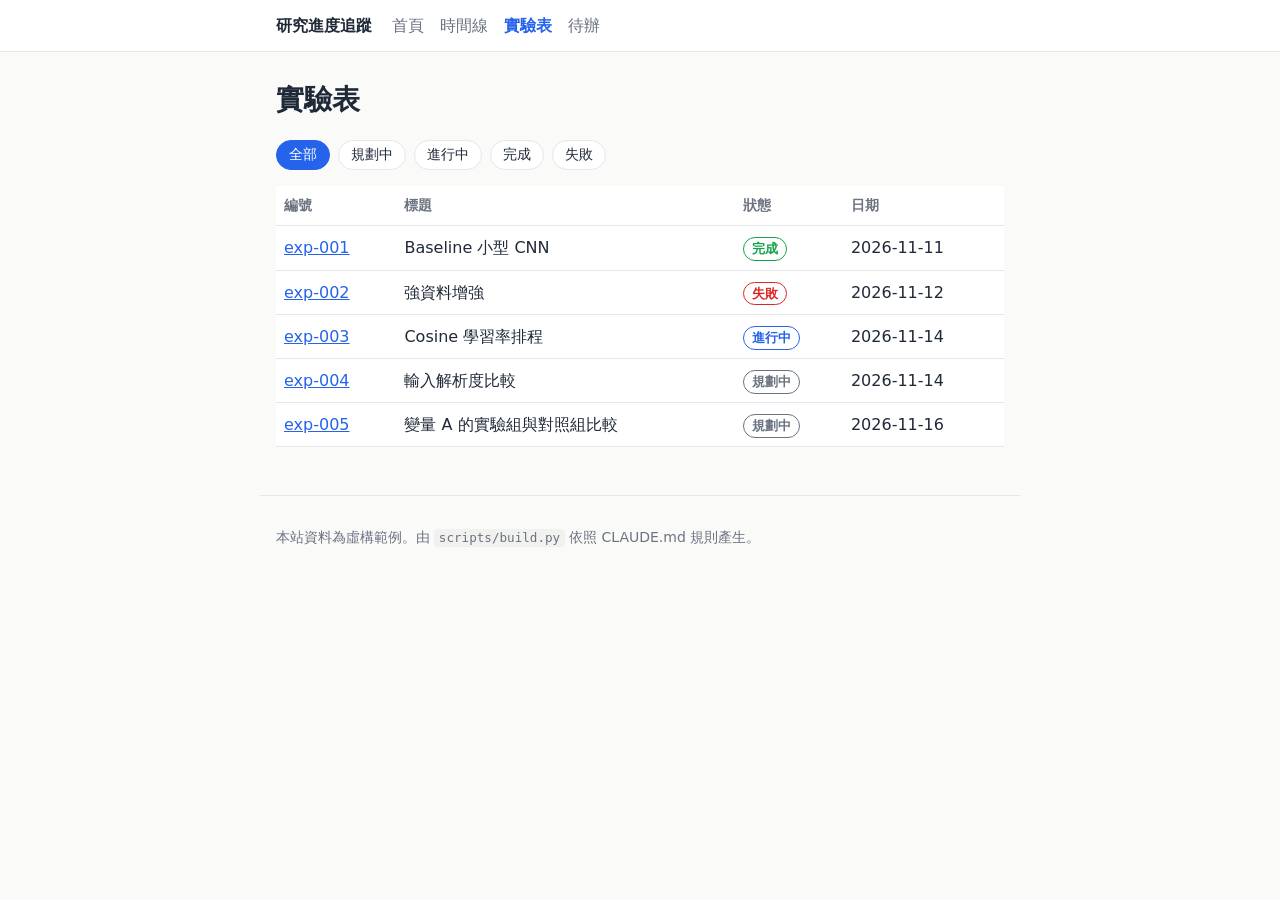
==== docs/experiments.html @ 30620ce9 "建立研究進度追蹤網站：CLAUDE.md、範例資料、build.py 與網頁 Co-Authored-By: Claude Opus 5.5 <noreply@anthropic.com>" ====
<!doctype html>
<html lang="zh-Hant">
<head>
<meta charset="utf-8">
<meta name="viewport" content="width=device-width, initial-scale=1">
<title>實驗表｜研究進度追蹤</title>
<link rel="stylesheet" href="assets/style.css">
</head>
<body>
<header class="site-header">
  <div class="wrap">
    <a class="brand" href="index.html">研究進度追蹤</a>
    <nav><a href="index.html">首頁</a> <a href="timeline.html">時間線</a> <a href="experiments.html" aria-current="page">實驗表</a> <a href="todo.html">待辦</a></nav>
  </div>
</header>
<main class="wrap">
<h1>實驗表</h1>
<div class="filters" hidden><button type="button" data-filter="all" aria-pressed="true">全部</button><button type="button" data-filter="planned" aria-pressed="false">規劃中</button><button type="button" data-filter="running" aria-pressed="false">進行中</button><button type="button" data-filter="done" aria-pressed="false">完成</button><button type="button" data-filter="failed" aria-pressed="false">失敗</button></div><table><thead><tr><th>編號</th><th>標題</th><th>狀態</th><th>日期</th></tr></thead><tbody><tr data-status="done"><td><a href="exp/exp-001.html">exp-001</a></td><td>Baseline 小型 CNN</td><td><span class="status status-done">完成</span></td><td>2026-11-11</td></tr><tr data-status="failed"><td><a href="exp/exp-002.html">exp-002</a></td><td>強資料增強</td><td><span class="status status-failed">失敗</span></td><td>2026-11-12</td></tr><tr data-status="running"><td><a href="exp/exp-003.html">exp-003</a></td><td>Cosine 學習率排程</td><td><span class="status status-running">進行中</span></td><td>2026-11-14</td></tr><tr data-status="planned"><td><a href="exp/exp-004.html">exp-004</a></td><td>輸入解析度比較</td><td><span class="status status-planned">規劃中</span></td><td>2026-11-14</td></tr><tr data-status="planned"><td><a href="exp/exp-005.html">exp-005</a></td><td>變量 A 的實驗組與對照組比較</td><td><span class="status status-planned">規劃中</span></td><td>2026-11-16</td></tr></tbody></table>
</main>
<footer class="wrap site-footer">
  <p>本站資料為虛構範例。由 <code>scripts/build.py</code> 依照 CLAUDE.md 規則產生。</p>
</footer>
<script src="assets/filter.js"></script>
</body>
</html>
---- docs/assets/style.css ----
:root {
  --bg: #fafaf9;
  --text: #1f2937;
  --muted: #6b7280;
  --accent: #2563eb;
  --border: #e5e7eb;
  --planned: #6b7280;
  --running: #2563eb;
  --done: #16a34a;
  --failed: #dc2626;
}
* { box-sizing: border-box; }
body {
  margin: 0;
  background: var(--bg);
  color: var(--text);
  font: 16px/1.7 system-ui, "Noto Sans TC", sans-serif;
}
.wrap { max-width: 760px; margin: 0 auto; padding: 0 16px; }
a { color: var(--accent); }
h1 { font-size: 1.75rem; margin: 1.5rem 0 1rem; }
h2 { font-size: 1.3rem; margin: 2rem 0 .5rem; }
h3 { font-size: 1.05rem; margin: 1.25rem 0 .25rem; }
code { background: #f1f1ef; padding: .1em .35em; border-radius: 4px; font-size: .9em; }
pre { background: #f1f1ef; padding: 12px; border-radius: 6px; overflow-x: auto; }
pre code { background: none; padding: 0; }
ul { padding-left: 1.4rem; }
li.task { list-style: none; margin-left: -1.4rem; }
.muted { color: var(--muted); }

.site-header { border-bottom: 1px solid var(--border); background: #fff; }
.site-header .wrap { display: flex; flex-wrap: wrap; gap: 4px 20px; align-items: center; padding-top: 12px; padding-bottom: 12px; }
.brand { font-weight: 700; color: var(--text); text-decoration: none; }
nav { display: flex; flex-wrap: wrap; gap: 4px 16px; }
nav a { text-decoration: none; color: var(--muted); }
nav a[aria-current="page"] { color: var(--accent); font-weight: 600; }
.site-footer { margin-top: 3rem; padding-top: 1rem; padding-bottom: 2rem; border-top: 1px solid var(--border); color: var(--muted); font-size: .875rem; }

.card { background: #fff; border: 1px solid var(--border); border-radius: 8px; padding: 4px 20px 12px; margin: 1rem 0; }
.tags span { display: inline-block; font-size: .8rem; color: var(--muted); border: 1px solid var(--border); border-radius: 999px; padding: 0 8px; margin-right: 4px; }

.status { display: inline-block; font-size: .8rem; font-weight: 600; padding: 0 8px; border-radius: 999px; border: 1px solid currentColor; white-space: nowrap; }
.status-planned { color: var(--planned); }
.status-running { color: var(--running); }
.status-done { color: var(--done); }
.status-failed { color: var(--failed); }

.stats { display: grid; grid-template-columns: repeat(auto-fit, minmax(120px, 1fr)); gap: 8px; padding: 0; }
.stats li { list-style: none; background: #fff; border: 1px solid var(--border); border-radius: 8px; padding: 8px 12px; }
.stats strong { display: block; font-size: 1.5rem; }

table { width: 100%; border-collapse: collapse; background: #fff; }
th, td { text-align: left; padding: 8px; border-bottom: 1px solid var(--border); vertical-align: top; }
th { font-size: .875rem; color: var(--muted); }
.filters { display: flex; flex-wrap: wrap; gap: 8px; margin: 1rem 0; }
.filters button { font: inherit; font-size: .875rem; background: #fff; color: var(--text); border: 1px solid var(--border); border-radius: 999px; padding: 2px 12px; cursor: pointer; }
.filters button[aria-pressed="true"] { background: var(--accent); border-color: var(--accent); color: #fff; }
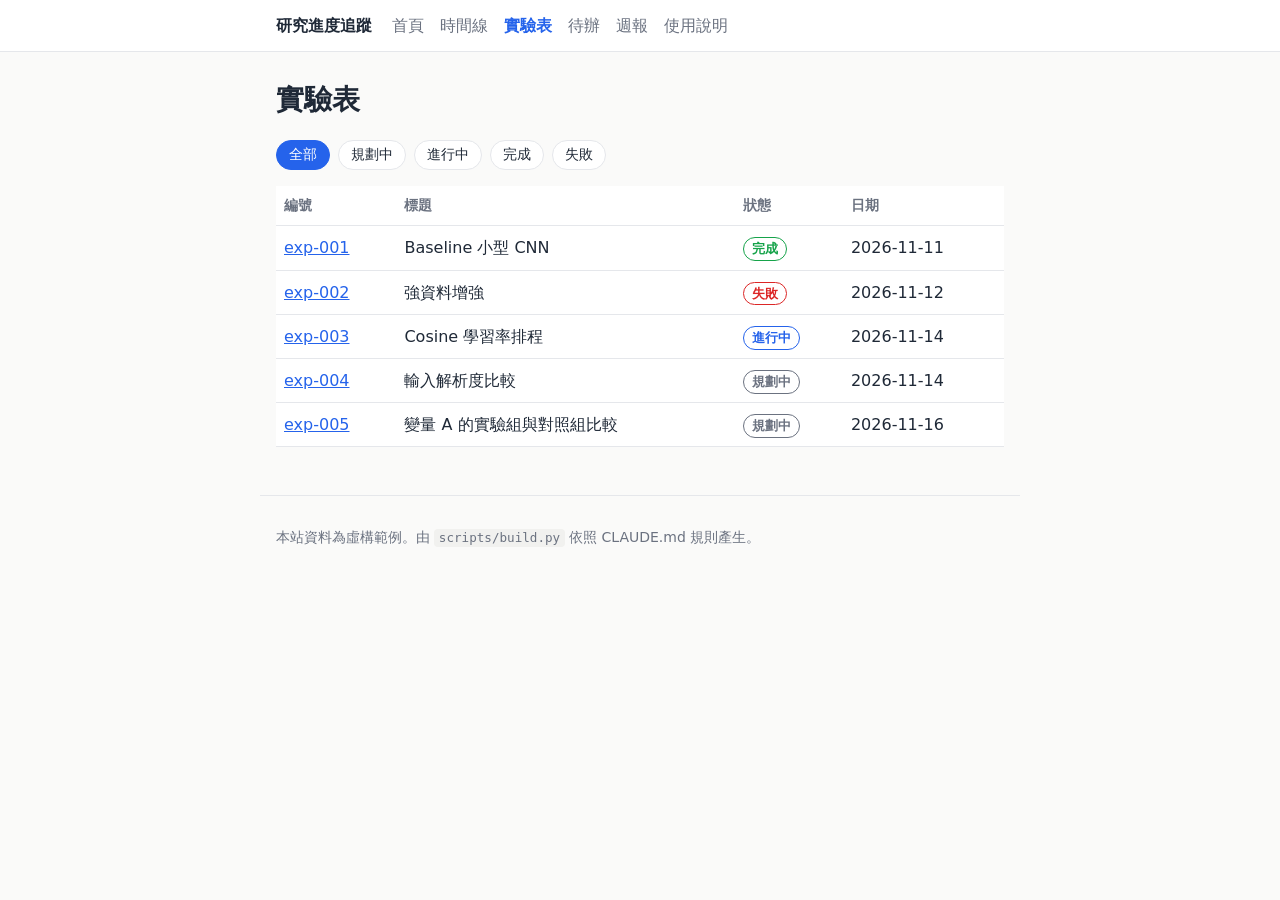
==== commit 8d0d3256: "新增週報頁、使用說明頁與說明頁機制；補上對話語言規則 Co-Authored-By: Claude Opus 5.5 <noreply@anthropic.com>" ====
--- a/docs/experiments.html
+++ b/docs/experiments.html
@@ -10,7 +10,7 @@
 <header class="site-header">
   <div class="wrap">
     <a class="brand" href="index.html">研究進度追蹤</a>
-    <nav><a href="index.html">首頁</a> <a href="timeline.html">時間線</a> <a href="experiments.html" aria-current="page">實驗表</a> <a href="todo.html">待辦</a></nav>
+    <nav><a href="index.html">首頁</a> <a href="timeline.html">時間線</a> <a href="experiments.html" aria-current="page">實驗表</a> <a href="todo.html">待辦</a> <a href="weekly.html">週報</a> <a href="guide.html">使用說明</a></nav>
   </div>
 </header>
 <main class="wrap">
